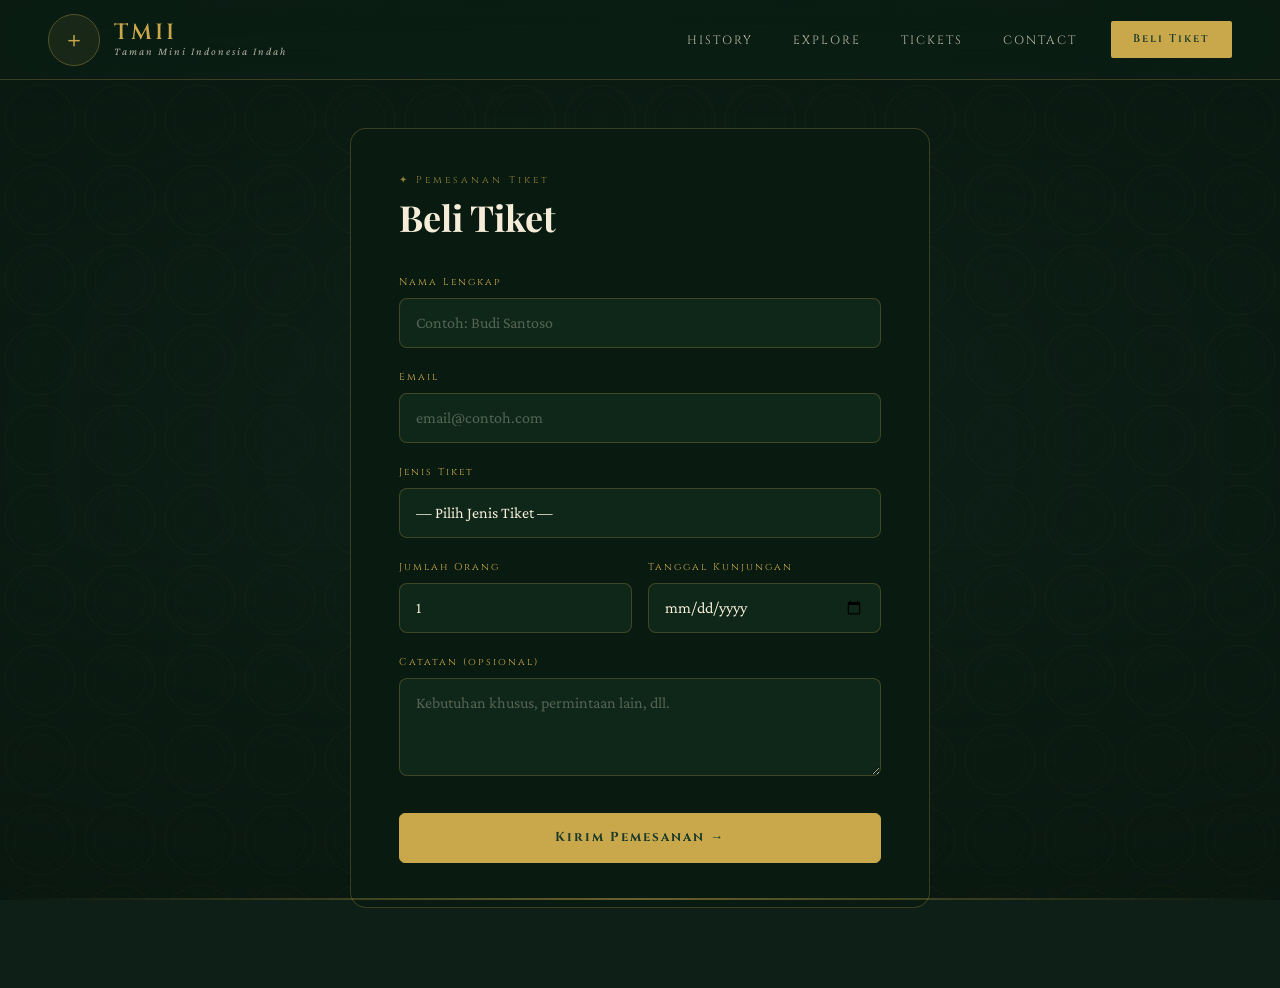
==== tiket.html @ e6d872f8 "Add files via upload" ====
<!DOCTYPE html>
<html lang="id">
<head>
  <meta charset="UTF-8">
  <meta name="viewport" content="width=device-width, initial-scale=1.0">
  <title>Beli Tiket — TMII</title>
  <link rel="preconnect" href="https://fonts.googleapis.com">
  <link rel="preconnect" href="https://fonts.gstatic.com" crossorigin>
  <link href="https://fonts.googleapis.com/css2?family=Playfair+Display:wght@400;700;900&family=Crimson+Pro:ital,wght@0,300;0,400;1,300&family=Cinzel:wght@400;600&display=swap" rel="stylesheet">
  <link href="https://cdn.jsdelivr.net/npm/bootstrap@5.3.3/dist/css/bootstrap.min.css" rel="stylesheet">
  <link rel="stylesheet" href="style.css">
</head>
<body>

<div class="bg-scene">
  <div class="bg-image"></div>
  <div class="bg-overlay"></div>
  <div class="bg-fade"></div>
  <div class="bg-pattern"></div>
</div>

<header>
  <a class="logo-area" href="index.html" style="text-decoration:none;">
    <div class="logo-emblem" id="logoEmblem" title="Klik untuk ganti logo">
      <img id="logoImg" src="" alt="Logo TMII">
      <div id="logoPlaceholder">＋</div>
      <input type="file" id="logoUpload" accept="image/*" style="display:none">
    </div>
    <div class="logo-text">
      <span class="main">TMII</span>
      <span class="sub">Taman Mini Indonesia Indah</span>
    </div>
  </a>

  <nav aria-label="Menu utama">
    <a href="index.html#history" class="nav-btn btn">History</a>
    <a href="index.html#explore" class="nav-btn btn">Explore</a>
    <a href="index.html#tickets" class="nav-btn btn">Tickets</a>
    <a href="index.html#contact" class="nav-btn btn">Contact</a>
    <a href="tiket.html" class="header-cta btn btn-warning">Beli Tiket</a>
  </nav>

  <button class="hamburger" id="hamburger" aria-label="Buka menu">
    <span></span><span></span><span></span>
  </button>
</header>

<nav class="mobile-nav" id="mobileNav">
  <a href="index.html#history" class="nav-btn btn">📜 History</a>
  <a href="index.html#explore" class="nav-btn btn">🗺️ Explore</a>
  <a href="index.html#tickets" class="nav-btn btn">🎟️ Tickets</a>
  <a href="index.html#contact" class="nav-btn btn">📍 Contact</a>
  <a href="tiket.html" class="header-cta btn btn-warning" style="margin:8px 0 0;padding:14px;text-align:center;border-radius:6px;font-size:13px;display:block;">Beli Tiket Online →</a>
</nav>

<!-- ── Form ── -->
<div class="form-hero">
  <div class="form-card">

    <span class="form-card-tag">✦ Pemesanan Tiket</span>
    <h1 class="form-card-title">Beli Tiket</h1>

    <form id="orderForm" novalidate>

      <div class="form-group">
        <label class="form-label-custom" for="f-nama">Nama Lengkap</label>
        <input id="f-nama" type="text" name="nama" class="form-control-custom"
               placeholder="Contoh: Budi Santoso" required>
      </div>

      <div class="form-group">
        <label class="form-label-custom" for="f-email">Email</label>
        <input id="f-email" type="email" name="email" class="form-control-custom"
               placeholder="email@contoh.com" required>
      </div>

      <div class="form-group">
        <label class="form-label-custom" for="f-tiket">Jenis Tiket</label>
        <select id="f-tiket" name="jenis_tiket" class="form-control-custom" required>
          <option value="">— Pilih Jenis Tiket —</option>
          <option value="Reguler — Rp 25.000">Reguler — Rp 25.000</option>
          <option value="Keluarga — Rp 85.000">Keluarga — Rp 85.000</option>
          <option value="Premium — Rp 150.000">Premium — Rp 150.000</option>
        </select>
      </div>

      <div class="form-row">
        <div class="form-group">
          <label class="form-label-custom" for="f-jumlah">Jumlah Orang</label>
          <input id="f-jumlah" type="number" name="jumlah" class="form-control-custom"
                 min="1" max="100" value="1" required>
        </div>
        <div class="form-group">
          <label class="form-label-custom" for="f-tanggal">Tanggal Kunjungan</label>
          <input id="f-tanggal" type="date" name="tanggal" class="form-control-custom" required>
        </div>
      </div>

      <div class="form-group">
        <label class="form-label-custom" for="f-catatan">Catatan (opsional)</label>
        <textarea id="f-catatan" name="catatan" class="form-control-custom" rows="3"
                  placeholder="Kebutuhan khusus, permintaan lain, dll."></textarea>
      </div>

      <button type="submit" class="buy-btn btn btn-warning w-100 mt-2"
              style="padding:14px 0;font-size:13px;letter-spacing:2px;">
        Kirim Pemesanan →
      </button>

      <p id="form-error" style="color:#e07070;font-size:13px;margin-top:10px;display:none;font-style:italic;">
        Mohon lengkapi semua field yang wajib diisi.
      </p>
    </form>

    <!-- Success state -->
    <div class="form-success" id="formSuccess">
      <div class="form-success-icon">✅</div>
      <div class="form-success-title">Pemesanan Terkirim!</div>
      <div class="form-success-msg">
        Aplikasi email kamu akan terbuka dengan detail pemesanan.<br>
        Kirim email tersebut untuk konfirmasi tiket.
      </div>
      <a href="index.html" class="btn btn-outline-warning" style="font-family:'Cinzel',serif;font-size:11px;letter-spacing:2px;">
        ← Kembali ke Beranda
      </a>
    </div>

  </div>
</div>

<div class="bottom-bar" aria-hidden="true"></div>

<script src="https://cdn.jsdelivr.net/npm/bootstrap@5.3.3/dist/js/bootstrap.bundle.min.js"></script>
<script src="script.js"></script>
<script>
  // Set min date to today
  const dateInput = document.getElementById('f-tanggal');
  if (dateInput) {
    const today = new Date().toISOString().split('T')[0];
    dateInput.setAttribute('min', today);
  }

  // Handle form submit
  const orderForm    = document.getElementById('orderForm');
  const formSuccess  = document.getElementById('formSuccess');
  const formError    = document.getElementById('form-error');

  orderForm?.addEventListener('submit', e => {
    e.preventDefault();
    formError.style.display = 'none';

    const d = Object.fromEntries(new FormData(orderForm));

    // Basic validation
    if (!d.nama || !d.email || !d.jenis_tiket || !d.jumlah || !d.tanggal) {
      formError.style.display = 'block';
      return;
    }

    // Format tanggal jadi readable
    const tgl = new Date(d.tanggal).toLocaleDateString('id-ID', {
      weekday: 'long', year: 'numeric', month: 'long', day: 'numeric'
    });

    const subject = `Pemesanan Tiket TMII — ${d.nama}`;
    const body =
      `Halo,\n\nBerikut detail pemesanan tiket TMII:\n\n` +
      `Nama          : ${d.nama}\n` +
      `Email         : ${d.email}\n` +
      `Jenis Tiket   : ${d.jenis_tiket}\n` +
      `Jumlah Orang  : ${d.jumlah} orang\n` +
      `Tanggal       : ${tgl}\n` +
      `Catatan       : ${d.catatan?.trim() || '-'}\n\n` +
      `Mohon konfirmasi pemesanan ini.\n\nTerima kasih!`;

    window.location.href =
      `mailto:info@tamanmini.com` +
      `?subject=${encodeURIComponent(subject)}` +
      `&body=${encodeURIComponent(body)}`;

    // Tampilkan success setelah jeda singkat
    setTimeout(() => {
      orderForm.style.display = 'none';
      formSuccess.style.display = 'block';
    }, 600);
  });
</script>
</body>
</html>
---- style.css ----
:root {
  --gold:        #C9A84C;
  --gold-light:  #E8C96A;
  --deep-green:  #1A3A2A;
  --forest:      #2C5540;
  --cream:       #F5EDD8;
  --warm-white:  #FAF6EE;
  --rust:        #8B3A2A;
  --shadow:      rgba(0,0,0,0.5);
  --header-h:    80px;
  --panel-w:     480px;
  --bs-warning:          #C9A84C;
  --bs-warning-rgb:      201, 168, 76;
  --bs-btn-bg:           #C9A84C;
  --bs-btn-border-color: #C9A84C;
}

/* ── Buttons ── */
.btn-warning {
  background-color: var(--gold);
  border-color: var(--gold);
  color: var(--deep-green);
  font-family: 'Cinzel', serif;
  font-weight: 600;
  letter-spacing: 1.5px;
  font-size: 11px;
  transition: background-color 0.3s, border-color 0.3s, transform 0.3s, box-shadow 0.3s;
}
.btn-warning:hover, .btn-warning:focus {
  background-color: var(--gold-light);
  border-color: var(--gold-light);
  color: var(--deep-green);
  transform: translateY(-1px);
  box-shadow: 0 4px 16px rgba(201,168,76,0.35);
}
.btn-warning.active { background-color: var(--gold-light) !important; border-color: var(--gold-light) !important; color: var(--deep-green) !important; }

.btn-outline-warning {
  color: var(--gold);
  border-color: var(--gold);
  font-family: 'Cinzel', serif;
  font-weight: 500;
  letter-spacing: 1px;
  font-size: 11px;
  transition: background-color 0.25s, color 0.25s, transform 0.25s;
}
.btn-outline-warning:hover, .btn-outline-warning:focus {
  background-color: var(--gold);
  border-color: var(--gold);
  color: var(--deep-green);
}
.btn-outline-warning.active { background-color: var(--gold) !important; border-color: var(--gold) !important; color: var(--deep-green) !important; }

.btn-outline-light {
  font-family: 'Cinzel', serif;
  font-size: 11px;
  letter-spacing: 1px;
  transition: background-color 0.25s, color 0.25s;
}

.btn-secondary {
  font-family: 'Cinzel', serif;
  font-size: 11px;
  letter-spacing: 1px;
  background-color: rgba(255,255,255,0.1);
  border-color: rgba(255,255,255,0.2);
  color: rgba(245,237,216,0.45);
}
.btn-secondary:disabled {
  background-color: rgba(255,255,255,0.07);
  border-color: rgba(255,255,255,0.1);
  color: rgba(245,237,216,0.3);
  cursor: not-allowed;
}

.btn-group .btn, .btn-group-vertical .btn { transition-duration: 0.2s; }
.btn-group-vertical .btn-outline-warning { border-color: rgba(201,168,76,0.5); }
.btn-group-vertical .btn-outline-warning:hover { border-color: var(--gold); }
.btn-group-vertical .btn-outline-warning:disabled { color: rgba(201,168,76,0.3); border-color: rgba(201,168,76,0.2); cursor: not-allowed; }

/* ── Base ── */
*, *::before, *::after { margin: 0; padding: 0; box-sizing: border-box; }
html { scroll-behavior: smooth; }
body {
  font-family: 'Crimson Pro', serif;
  background: #0d1f17;
  overflow-x: hidden;
  cursor: default;
  -webkit-tap-highlight-color: transparent;
}

/* ── Background ── */
.bg-scene { position: fixed; inset: 0; z-index: 0; }

.bg-image {
  position: absolute;
  inset: 0;
  background: url('https://upload.wikimedia.org/wikipedia/commons/thumb/5/59/TMII_Aerial_View.jpg/1280px-TMII_Aerial_View.jpg') center/cover no-repeat;
  filter: blur(2px) brightness(0.75) saturate(1.1);
  transform: scale(1.05);
  will-change: transform;
}

.bg-overlay {
  position: absolute;
  inset: 0;
  background: linear-gradient(180deg, rgba(10,25,16,0.55) 0%, rgba(10,25,16,0.25) 30%, rgba(10,25,16,0.25) 60%, rgba(10,25,16,0.75) 100%);
}

.bg-fade {
  position: absolute;
  inset: 0;
  background: radial-gradient(ellipse at 50% 50%, transparent 40%, rgba(8,20,13,0.45) 100%);
}

.bg-pattern {
  position: absolute;
  inset: 0;
  opacity: 0.04;
  background-image: url("data:image/svg+xml,%3Csvg xmlns='http://www.w3.org/2000/svg' width='80' height='80'%3E%3Ccircle cx='40' cy='40' r='35' fill='none' stroke='%23C9A84C' stroke-width='1'/%3E%3Ccircle cx='40' cy='40' r='25' fill='none' stroke='%23C9A84C' stroke-width='0.5'/%3E%3Cpath d='M5 40h70M40 5v70M15 15l50 50M65 15l-50 50' stroke='%23C9A84C' stroke-width='0.3'/%3E%3C/svg%3E");
}

/* ── Header ── */
header {
  position: fixed;
  top: 0; left: 0; right: 0;
  z-index: 100;
  display: flex;
  align-items: center;
  justify-content: space-between;
  padding: 0 48px;
  height: var(--header-h);
  background: rgba(13,31,23,0.55);
  backdrop-filter: blur(20px) saturate(1.4);
  border-bottom: 1px solid rgba(201,168,76,0.25);
  transition: background 0.3s;
}
header.scrolled { background: rgba(13,31,23,0.85); }

.logo-area { display: flex; align-items: center; gap: 14px; text-decoration: none; cursor: pointer; }
.logo-emblem {
  width: 52px; height: 52px;
  position: relative;
  flex-shrink: 0;
  transition: transform 0.3s;
  cursor: pointer;
  border-radius: 50%;
  border: 1.5px solid rgba(201,168,76,0.4);
  overflow: hidden;
}
.logo-area:hover .logo-emblem { transform: rotate(10deg) scale(1.05); }
#logoImg { width: 100%; height: 100%; object-fit: cover; display: none; }
#logoImg.loaded { display: block; }
#logoPlaceholder {
  width: 100%; height: 100%;
  display: flex;
  align-items: center;
  justify-content: center;
  font-size: 22px;
  color: var(--gold);
  background: rgba(201,168,76,0.08);
  transition: background 0.2s;
}
.logo-emblem:hover #logoPlaceholder { background: rgba(201,168,76,0.18); }
.logo-text { display: flex; flex-direction: column; line-height: 1; }
.logo-text .main { font-family: 'Cinzel', serif; font-size: 22px; font-weight: 600; color: var(--gold); letter-spacing: 3px; }
.logo-text .sub { font-family: 'Crimson Pro', serif; font-size: 11px; color: rgba(245,237,216,0.7); letter-spacing: 2px; margin-top: 2px; font-style: italic; }

nav { display: flex; align-items: center; gap: 4px; }

.nav-btn {
  position: relative;
  background: none;
  border: none;
  cursor: pointer;
  font-family: 'Cinzel', serif;
  font-size: 12px;
  letter-spacing: 2px;
  color: rgba(245,237,216,0.75);
  padding: 8px 18px;
  border-radius: 2px;
  transition: color 0.3s, background 0.3s;
  text-transform: uppercase;
}
.nav-btn:hover, .nav-btn.active { color: var(--gold); background: rgba(201,168,76,0.08); }
.nav-btn::after {
  content: '';
  position: absolute;
  bottom: 2px;
  left: 50%;
  transform: translateX(-50%) scaleX(0);
  width: 60%;
  height: 1px;
  background: var(--gold);
  transition: transform 0.3s;
}
.nav-btn:hover::after, .nav-btn.active::after { transform: translateX(-50%) scaleX(1); }

.header-cta {
  background: var(--gold);
  color: var(--deep-green);
  border: none;
  cursor: pointer;
  font-family: 'Cinzel', serif;
  font-size: 11px;
  letter-spacing: 2px;
  padding: 10px 22px;
  border-radius: 2px;
  font-weight: 600;
  transition: background 0.3s, transform 0.2s, box-shadow 0.3s;
  margin-left: 12px;
}
.header-cta:hover { background: var(--gold-light); transform: translateY(-1px); box-shadow: 0 4px 16px rgba(201,168,76,0.35); }

.hamburger {
  display: none;
  flex-direction: column;
  justify-content: center;
  gap: 5px;
  width: 40px; height: 40px;
  background: none;
  border: 1px solid rgba(201,168,76,0.3);
  border-radius: 6px;
  cursor: pointer;
  padding: 8px;
  transition: border-color 0.3s, background 0.3s;
}
.hamburger:hover { background: rgba(201,168,76,0.08); border-color: var(--gold); }
.hamburger span {
  display: block;
  height: 1.5px;
  background: var(--gold);
  border-radius: 2px;
  width: 100%;
  transition: transform 0.35s, opacity 0.35s, width 0.35s;
}
.hamburger.open span:nth-child(1) { transform: translateY(6.5px) rotate(45deg); }
.hamburger.open span:nth-child(2) { opacity: 0; transform: scaleX(0); }
.hamburger.open span:nth-child(3) { transform: translateY(-6.5px) rotate(-45deg); }

.mobile-nav {
  display: none;
  position: fixed;
  top: var(--header-h);
  left: 0; right: 0;
  z-index: 99;
  background: rgba(10,25,16,0.97);
  backdrop-filter: blur(24px);
  border-bottom: 1px solid rgba(201,168,76,0.2);
  flex-direction: column;
  padding: 16px 24px 24px;
  gap: 8px;
  transform: translateY(-110%);
  transition: transform 0.4s cubic-bezier(0.34,1.2,0.64,1);
}
.mobile-nav.open { transform: translateY(0); }
.mobile-nav .nav-btn { width: 100%; text-align: left; padding: 14px 16px; font-size: 14px; border-radius: 6px; border-bottom: 1px solid rgba(201,168,76,0.08); }
.mobile-nav .header-cta { width: 100%; margin: 8px 0 0; padding: 14px; text-align: center; border-radius: 6px; font-size: 13px; }

/* ── Hero ── */
.hero {
  position: relative;
  z-index: 1;
  min-height: 100vh;
  display: flex;
  flex-direction: column;
  align-items: center;
  justify-content: center;
  text-align: center;
  padding: calc(var(--header-h) + 40px) 40px 80px;
}

.hero-badge {
  display: inline-flex;
  align-items: center;
  gap: 10px;
  background: rgba(201,168,76,0.1);
  border: 1px solid rgba(201,168,76,0.3);
  padding: 10px 26px;
  border-radius: 40px;
  margin-bottom: 28px;
  animation: fadeDown 0.8s ease both;
}
.hero-badge span { font-size: 16px; letter-spacing: 3px; color: var(--gold); font-family: 'Cinzel', serif; text-transform: uppercase; }
.hero-badge::before, .hero-badge::after { content: '✦'; color: var(--gold); font-size: 8px; opacity: 0.7; }

.hero-title {
  font-family: 'Playfair Display', serif;
  font-size: clamp(48px, 10vw, 140px);
  font-weight: 900;
  color: var(--cream);
  line-height: 0.9;
  letter-spacing: -2px;
  margin-bottom: 12px;
  animation: fadeDown 0.9s 0.1s ease both;
  text-shadow: 0 4px 40px rgba(0,0,0,0.5);
}
.hero-title em { font-style: italic; color: var(--gold); display: block; }

.hero-sub {
  font-size: clamp(18px, 2.5vw, 30px);
  color: rgba(245,237,216,0.65);
  font-style: italic;
  letter-spacing: 1px;
  margin-bottom: 36px;
  animation: fadeDown 1s 0.2s ease both;
  max-width: 440px;
}

/* ── Image Strip ── */
.image-strip-wrap { width: 100%; overflow: hidden; margin-bottom: 52px; animation: fadeUp 1s 0.35s ease both; }
.image-strip { display: flex; gap: 14px; width: max-content; transition: transform 0.1s linear; cursor: grab; user-select: none; }
.image-strip.dragging { cursor: grabbing; transition: none; }

.img-card {
  width: clamp(220px, 28vw, 400px);
  height: clamp(130px, 16vw, 200px);
  border-radius: 50px;
  overflow: hidden;
  border: 1.5px solid rgba(201,168,76,0.3);
  box-shadow: 0 8px 30px rgba(0,0,0,0.4);
  position: relative;
  transition: transform 0.4s, box-shadow 0.4s, border-color 0.4s;
  cursor: pointer;
  flex-shrink: 0;
}
.img-card:hover { transform: translateY(-8px) scale(1.05); box-shadow: 0 20px 50px rgba(0,0,0,0.6), 0 0 20px rgba(201,168,76,0.2); border-color: var(--gold); }
.img-card img { width: 100%; height: 100%; object-fit: cover; filter: brightness(0.8) saturate(1.1); transition: filter 0.4s; pointer-events: none; }
.img-card:hover img { filter: brightness(1) saturate(1.3); }
.img-card .img-label {
  position: absolute;
  bottom: 0; left: 0; right: 0;
  background: linear-gradient(transparent, rgba(0,0,0,0.7));
  padding: 16px 10px 10px;
  font-size: clamp(13px, 1.8vw, 20px);
  color: var(--cream);
  letter-spacing: 1.5px;
  font-family: 'Cinzel', serif;
  text-align: center;
}

/* ── Quick Nav Cards ── */
.quick-nav { animation: fadeUp 1s 0.5s ease both; width: 100%; }

.qcard {
  position: relative;
  width: 100%; height: 100%;
  background: rgba(15,35,25,0.45);
  backdrop-filter: blur(24px) saturate(1.5);
  border: 1px solid rgba(201,168,76,0.2);
  border-radius: 14px;
  padding: 28px 20px 22px;
  cursor: pointer;
  transition: transform 0.4s, box-shadow 0.4s, border-color 0.3s, background 0.3s;
  text-align: center;
  overflow: hidden;
}
.qcard::before {
  content: '';
  position: absolute;
  inset: 0;
  background: radial-gradient(ellipse at 50% 0%, rgba(201,168,76,0.1) 0%, transparent 70%);
  opacity: 0;
  transition: opacity 0.3s;
}
.qcard:hover { transform: translateY(-12px) scale(1.03); box-shadow: 0 24px 60px rgba(0,0,0,0.55), 0 0 30px rgba(201,168,76,0.15); border-color: rgba(201,168,76,0.5); background: rgba(26,58,42,0.55); }
.qcard:hover::before { opacity: 1; }

.qcard-icon { font-size: clamp(32px, 4vw, 48px); margin-bottom: 10px; display: block; filter: drop-shadow(0 2px 8px rgba(201,168,76,0.4)); }
.qcard-title { font-family: 'Cinzel', serif; font-size: clamp(12px, 1.3vw, 15px); font-weight: 600; letter-spacing: 2px; color: var(--gold); text-transform: uppercase; margin-bottom: 6px; }
.qcard-desc { font-size: clamp(12px, 1.2vw, 14px); color: rgba(245,237,216,0.55); font-style: italic; line-height: 1.4; }
.qcard-arrow { position: absolute; bottom: 12px; right: 14px; color: var(--gold); opacity: 0; transform: translateX(-4px); transition: opacity 0.3s, transform 0.3s; font-size: 14px; }
.qcard:hover .qcard-arrow { opacity: 1; transform: translateX(0); }

/* ── Panel ── */
.panel-overlay { position: fixed; inset: 0; z-index: 200; background: rgba(0,0,0,0); pointer-events: none; transition: background 0.4s; }
.panel-overlay.open { background: rgba(0,0,0,0.6); pointer-events: all; backdrop-filter: blur(4px); }

.panel {
  position: fixed;
  top: 0;
  right: calc(-1 * var(--panel-w) - 20px);
  width: var(--panel-w);
  height: 100dvh;
  z-index: 201;
  background: rgba(10,28,18,0.95);
  backdrop-filter: blur(30px) saturate(1.5);
  border-left: 1px solid rgba(201,168,76,0.25);
  transition: right 0.5s cubic-bezier(0.34,1.2,0.64,1);
  display: flex;
  flex-direction: column;
  overflow: hidden;
}
.panel.open { right: 0; }

.panel-header {
  padding: 28px 32px 24px;
  border-bottom: 1px solid rgba(201,168,76,0.15);
  display: flex;
  align-items: flex-start;
  justify-content: space-between;
  background: rgba(26,58,42,0.3);
  flex-shrink: 0;
}
.panel-header-left { display: flex; flex-direction: column; gap: 4px; }
.panel-tag { font-family: 'Cinzel', serif; font-size: 10px; letter-spacing: 3px; color: var(--gold); opacity: 0.7; }
.panel-title { font-family: 'Playfair Display', serif; font-size: 32px; font-weight: 700; color: var(--cream); }
.panel-close {
  background: rgba(201,168,76,0.1);
  border: 1px solid rgba(201,168,76,0.3);
  color: var(--gold);
  width: 36px; height: 36px;
  border-radius: 50%;
  cursor: pointer;
  font-size: 18px;
  display: flex;
  align-items: center;
  justify-content: center;
  transition: background 0.2s, transform 0.3s;
  flex-shrink: 0;
}
.panel-close:hover { background: rgba(201,168,76,0.2); transform: rotate(90deg); }

.panel-body {
  flex: 1;
  overflow-y: auto;
  padding: 28px 32px;
  scrollbar-width: thin;
  scrollbar-color: rgba(201,168,76,0.3) transparent;
}
.panel-body::-webkit-scrollbar { width: 4px; }
.panel-body::-webkit-scrollbar-thumb { background: rgba(201,168,76,0.3); border-radius: 2px; }

/* ── Timeline ── */
.timeline { display: flex; flex-direction: column; }

.timeline-item {
  display: flex;
  gap: 20px;
  position: relative;
  padding-bottom: 28px;
  opacity: 0;
  transform: translateY(16px);
  transition: opacity 0.5s ease, transform 0.5s ease;
}
.timeline-item.visible { opacity: 1; transform: none; }
.timeline-item:nth-child(1) { transition-delay: 0.05s; }
.timeline-item:nth-child(2) { transition-delay: 0.15s; }
.timeline-item:nth-child(3) { transition-delay: 0.25s; }
.timeline-item:nth-child(4) { transition-delay: 0.35s; }
.timeline-item:nth-child(5) { transition-delay: 0.45s; }

.timeline-left { display: flex; flex-direction: column; align-items: center; width: 60px; flex-shrink: 0; }
.t-year { font-family: 'Cinzel', serif; font-size: 13px; font-weight: 600; color: var(--gold); margin-bottom: 8px; white-space: nowrap; }
.t-dot {
  width: 12px; height: 12px;
  border-radius: 50%;
  background: var(--gold);
  border: 2px solid rgba(201,168,76,0.4);
  box-shadow: 0 0 10px rgba(201,168,76,0.5);
  flex-shrink: 0;
  transition: box-shadow 0.3s;
}
.timeline-item:hover .t-dot { box-shadow: 0 0 20px rgba(201,168,76,0.9); }
.t-line { flex: 1; width: 1px; background: linear-gradient(rgba(201,168,76,0.4), transparent); margin-top: 4px; }
.timeline-item:last-child .t-line { display: none; }
.timeline-content { flex: 1; padding-top: 2px; }
.t-title { font-family: 'Playfair Display', serif; font-size: 16px; color: var(--cream); margin-bottom: 6px; }
.t-desc { font-size: 14px; color: rgba(245,237,216,0.55); font-style: italic; line-height: 1.6; }

/* ── Explore Grid ── */
.explore-grid { display: grid; grid-template-columns: 1fr 1fr; gap: 14px; }

.explore-card {
  border-radius: 10px;
  overflow: hidden;
  border: 1px solid rgba(201,168,76,0.15);
  cursor: pointer;
  position: relative;
  height: 130px;
  opacity: 0;
  transform: translateY(16px);
  transition: opacity 0.4s ease, transform 0.4s ease, border-color 0.3s, box-shadow 0.3s;
}
.explore-card.visible { opacity: 1; transform: none; }
.explore-card:nth-child(1) { transition-delay: 0.05s; }
.explore-card:nth-child(2) { transition-delay: 0.10s; }
.explore-card:nth-child(3) { transition-delay: 0.15s; }
.explore-card:nth-child(4) { transition-delay: 0.20s; }
.explore-card:nth-child(5) { transition-delay: 0.25s; grid-column: span 2; height: 100px; }
.explore-card:hover { border-color: rgba(201,168,76,0.4); box-shadow: 0 12px 30px rgba(0,0,0,0.4), 0 0 20px rgba(201,168,76,0.1); transform: translateY(-4px) !important; }
.explore-card img { width: 100%; height: 100%; object-fit: cover; filter: brightness(0.6) saturate(1.2); transition: filter 0.4s, transform 0.4s; }
.explore-card:hover img { filter: brightness(0.8) saturate(1.4); transform: scale(1.05); }
.explore-card .card-info { position: absolute; bottom: 0; left: 0; right: 0; padding: 20px 12px 10px; background: linear-gradient(transparent, rgba(0,0,0,0.75)); }
.explore-card .card-name { font-family: 'Cinzel', serif; font-size: 11px; letter-spacing: 1.5px; color: var(--cream); font-weight: 600; }

/* ── Tickets ── */
.ticket-list { display: flex; flex-direction: column; gap: 14px; }

.ticket-card {
  background: rgba(26,58,42,0.3);
  border: 1px solid rgba(201,168,76,0.2);
  border-radius: 10px;
  padding: 20px;
  cursor: pointer;
  position: relative;
  overflow: hidden;
  opacity: 0;
  transform: translateX(20px);
  transition: opacity 0.4s ease, transform 0.4s ease, background 0.3s, border-color 0.3s;
}
.ticket-card.visible { opacity: 1; transform: none; }
.ticket-card:nth-child(1) { transition-delay: 0.07s; }
.ticket-card:nth-child(2) { transition-delay: 0.17s; }
.ticket-card:nth-child(3) { transition-delay: 0.27s; }
.ticket-card::before { content: ''; position: absolute; left: 0; top: 0; bottom: 0; width: 3px; background: var(--gold); opacity: 0; transition: opacity 0.3s; }
.ticket-card:hover { background: rgba(26,58,42,0.5); border-color: rgba(201,168,76,0.4); transform: translateX(4px) !important; }
.ticket-card:hover::before { opacity: 1; }

.ticket-top { display: flex; justify-content: space-between; align-items: flex-start; margin-bottom: 10px; }
.ticket-name { font-family: 'Playfair Display', serif; font-size: 18px; color: var(--cream); }
.ticket-price { font-family: 'Cinzel', serif; font-size: 16px; color: var(--gold); font-weight: 600; }
.ticket-desc { font-size: 13px; color: rgba(245,237,216,0.5); font-style: italic; margin-bottom: 14px; line-height: 1.5; }
.ticket-perks { display: flex; gap: 8px; flex-wrap: wrap; }
.perk {
  font-size: 10px;
  letter-spacing: 1px;
  color: var(--gold);
  background: rgba(201,168,76,0.1);
  border: 1px solid rgba(201,168,76,0.2);
  padding: 3px 10px;
  border-radius: 20px;
  font-family: 'Cinzel', serif;
}
.buy-btn { font-family: 'Cinzel', serif; font-size: 12px; letter-spacing: 2px; font-weight: 700; transition: background-color 0.3s, border-color 0.3s, transform 0.2s, box-shadow 0.3s; }
.buy-btn:hover { transform: translateY(-2px); box-shadow: 0 6px 24px rgba(201,168,76,0.4); }

/* ── Contact ── */
.contact-list { display: flex; flex-direction: column; gap: 16px; margin-bottom: 28px; }

.contact-item {
  display: flex;
  align-items: center;
  gap: 16px;
  padding: 16px 18px;
  background: rgba(26,58,42,0.3);
  border: 1px solid rgba(201,168,76,0.15);
  border-radius: 8px;
  cursor: pointer;
  text-decoration: none;
  opacity: 0;
  transform: translateY(12px);
  transition: opacity 0.4s ease, transform 0.4s ease, background 0.3s, border-color 0.3s;
}
.contact-item.visible { opacity: 1; transform: none; }
.contact-item:nth-child(1) { transition-delay: 0.05s; }
.contact-item:nth-child(2) { transition-delay: 0.15s; }
.contact-item:nth-child(3) { transition-delay: 0.25s; }
.contact-item:nth-child(4) { transition-delay: 0.35s; }
.contact-item:hover { background: rgba(26,58,42,0.5); border-color: rgba(201,168,76,0.4); }

.contact-icon {
  width: 44px; height: 44px;
  background: rgba(201,168,76,0.1);
  border: 1px solid rgba(201,168,76,0.25);
  border-radius: 8px;
  display: flex;
  align-items: center;
  justify-content: center;
  font-size: 20px;
  flex-shrink: 0;
  transition: background 0.3s, transform 0.3s;
}
.contact-item:hover .contact-icon { background: rgba(201,168,76,0.2); transform: scale(1.08); }
.contact-info { flex: 1; }
.contact-label { font-family: 'Cinzel', serif; font-size: 10px; letter-spacing: 2px; color: var(--gold); margin-bottom: 2px; }
.contact-value { font-size: 14px; color: var(--cream); }

/* ── Map & Bottom ── */
.map-placeholder {
  border-radius: 10px;
  overflow: hidden;
  border: 1px solid rgba(201,168,76,0.2);
  position: relative;
  height: 160px;
  background: rgba(26,58,42,0.4);
  display: flex;
  align-items: center;
  justify-content: center;
  cursor: pointer;
  transition: border-color 0.3s;
}
.map-placeholder:hover { border-color: rgba(201,168,76,0.5); }
.map-placeholder img { width: 100%; height: 100%; object-fit: cover; filter: brightness(0.6) saturate(1.2) hue-rotate(10deg); opacity: 0.7; transition: opacity 0.3s, filter 0.3s; }
.map-placeholder:hover img { opacity: 0.9; filter: brightness(0.7) saturate(1.4) hue-rotate(10deg); }
.map-pin { position: absolute; font-size: 30px; filter: drop-shadow(0 4px 8px rgba(0,0,0,0.5)); animation: bounce 2s infinite; pointer-events: none; }

.bottom-bar { position: fixed; bottom: 0; left: 0; right: 0; z-index: 50; height: 2px; background: linear-gradient(90deg, transparent, var(--gold), transparent); opacity: 0.5; }

.scroll-hint { position: absolute; bottom: 36px; left: 50%; transform: translateX(-50%); display: flex; flex-direction: column; align-items: center; gap: 8px; animation: fadeUp 1s 0.8s ease both; opacity: 0.6; pointer-events: none; }
.scroll-hint span { font-size: 10px; letter-spacing: 3px; color: var(--gold); font-family: 'Cinzel', serif; }
.scroll-line { width: 1px; height: 36px; background: linear-gradient(var(--gold), transparent); animation: scrollPulse 2s infinite; }

/* ── Keyframes ── */
@keyframes fadeDown { from { opacity: 0; transform: translateY(-20px); } to { opacity: 1; transform: translateY(0); } }
@keyframes fadeUp   { from { opacity: 0; transform: translateY(20px);  } to { opacity: 1; transform: translateY(0); } }
@keyframes bounce   { 0%, 100% { transform: translateY(0); } 50% { transform: translateY(-6px); } }
@keyframes scrollPulse { 0%, 100% { opacity: 0.4; } 50% { opacity: 1; } }

/* ── Responsive ── */
@media (max-width: 1024px) {
  :root { --panel-w: 420px; }
  header { padding: 0 32px; }
  .nav-btn { padding: 8px 14px; font-size: 11px; }
  .header-cta { padding: 10px 16px; }
}

@media (max-width: 768px) {
  :root { --header-h: 64px; --panel-w: 100vw; }
  header { padding: 0 20px; }
  nav { display: none; }
  .hamburger { display: flex; }
  .mobile-nav { display: flex; }
  .hero { padding: calc(var(--header-h) + 24px) 20px 80px; }
  .hero-badge { padding: 8px 18px; }
  .hero-badge span { font-size: 12px; letter-spacing: 2px; }
  .hero-title { letter-spacing: -1px; margin-bottom: 16px; }
  .hero-sub { margin-bottom: 32px; }
  .image-strip-wrap {
    width: calc(100% + 40px);
    margin: 0 -20px 32px;
    overflow-x: auto;
    overflow-y: hidden;
    scrollbar-width: none;
    -webkit-overflow-scrolling: touch;
    padding: 0 20px 12px;
  }
  .image-strip-wrap::-webkit-scrollbar { display: none; }
  .image-strip { cursor: default; padding-right: 20px; }
  .img-card { width: 220px; height: 130px; border-radius: 24px; }
  .img-card:hover { transform: none; }
  .quick-nav { gap: 12px; }
  .qcard { width: calc(50% - 6px); padding: 20px 16px 18px; }
  .panel { right: -100vw; border-left: none; border-top: 1px solid rgba(201,168,76,0.25); }
  .panel-header { padding: 20px 24px 16px; }
  .panel-body { padding: 20px 24px; }
  .panel-title { font-size: 26px; }
  .explore-grid { gap: 10px; }
  .explore-card { height: 110px; }
  .explore-card:nth-child(5) { height: 80px; }
  .logo-text .sub { display: none; }
  .logo-emblem { width: 42px; height: 42px; }
  .logo-text .main { font-size: 18px; }
}

@media (max-width: 480px) {
  .hero-badge { padding: 8px 14px; gap: 6px; }
  .hero-badge span { font-size: 10px; letter-spacing: 1.5px; }
  .hero-badge::before, .hero-badge::after { display: none; }
  .qcard { width: calc(50% - 6px); padding: 16px 12px; }
  .qcard-desc { display: none; }
  .ticket-price { font-size: 14px; }
  .explore-grid { grid-template-columns: 1fr; }
  .explore-card:nth-child(5) { grid-column: span 1; }
}

@media (min-width: 1920px) {
  :root { --header-h: 96px; --panel-w: 600px; }
  header { padding: 0 80px; }
  .logo-emblem { width: 64px; height: 64px; }
  .logo-text .main { font-size: 26px; }
  .logo-text .sub { font-size: 13px; }
  .nav-btn { font-size: 14px; padding: 10px 24px; }
  .header-cta { font-size: 13px; padding: 12px 28px; }
  .hero-sub { font-size: 34px; max-width: 560px; }
  .img-card { width: 480px; height: 240px; }
  .qcard { width: 260px; padding: 36px 28px 28px; }
  .qcard-icon { font-size: 56px; }
  .panel-title { font-size: 40px; }
  .panel-header { padding: 36px 40px 28px; }
  .panel-body { padding: 32px 40px; }
  .explore-card { height: 180px; }
  .explore-card:nth-child(5) { height: 140px; }
  .ticket-name { font-size: 22px; }
  .ticket-price { font-size: 20px; }
  .t-title { font-size: 20px; }
  .t-desc { font-size: 16px; }
  .contact-value { font-size: 16px; }
  .map-placeholder { height: 200px; }
}

@media (prefers-reduced-motion: reduce) {
  *, *::before, *::after { animation-duration: 0.01ms !important; transition-duration: 0.01ms !important; }
}

/* ══════════════════════════════════════
   PAGE SECTIONS (scroll content)
══════════════════════════════════════ */
.page-section {
  position: relative;
  z-index: 1;
  padding: 100px 0;
  background: rgba(8, 20, 13, 0.72);
  backdrop-filter: blur(8px);
  border-top: 1px solid rgba(201,168,76,0.12);
}
.page-section--alt { background: rgba(12, 26, 17, 0.82); }

.section-container {
  max-width: 900px;
  margin: 0 auto;
  padding: 0 40px;
}

.section-head {
  text-align: center;
  margin-bottom: 52px;
}
.section-tag {
  display: block;
  font-family: 'Cinzel', serif;
  font-size: 10px;
  letter-spacing: 3px;
  color: var(--gold);
  opacity: 0.7;
  margin-bottom: 10px;
}
.section-title {
  font-family: 'Playfair Display', serif;
  font-size: clamp(32px, 5vw, 52px);
  font-weight: 700;
  color: var(--cream);
}

/* Tickets in section — 3 columns */
.page-section .ticket-list {
  display: grid;
  grid-template-columns: repeat(3, 1fr);
  gap: 20px;
  flex-direction: unset;
}
.page-section .ticket-card { transform: translateY(16px); }
.page-section .ticket-card.visible { transform: none; }
.page-section .ticket-card:hover { transform: translateY(-4px) !important; }
.page-section .ticket-card:nth-child(1) { transition-delay: 0.07s; }
.page-section .ticket-card:nth-child(2) { transition-delay: 0.17s; }
.page-section .ticket-card:nth-child(3) { transition-delay: 0.27s; }

/* Explore in section — 3 columns */
.page-section .explore-grid { grid-template-columns: repeat(3, 1fr); }
.page-section .explore-card { height: 200px; }
.page-section .explore-card:nth-child(5) { grid-column: span 1; height: 200px; }

/* Timeline max-width */
.page-section .timeline { max-width: 680px; margin: 0 auto; }

@media (max-width: 768px) {
  .page-section { padding: 64px 0; }
  .section-container { padding: 0 20px; }
  .page-section .ticket-list { grid-template-columns: 1fr; }
  .page-section .explore-grid { grid-template-columns: 1fr 1fr; }
  .page-section .explore-card { height: 140px; }
  .page-section .explore-card:nth-child(5) { grid-column: span 2; height: 100px; }
}
@media (max-width: 480px) {
  .page-section .explore-grid { grid-template-columns: 1fr; }
  .page-section .explore-card:nth-child(5) { grid-column: span 1; }
}

/* ══════════════════════════════════════
   TICKET ORDER FORM PAGE (tiket.html)
══════════════════════════════════════ */
.form-hero {
  position: relative;
  z-index: 1;
  min-height: 100vh;
  display: flex;
  align-items: center;
  justify-content: center;
  padding: calc(var(--header-h) + 48px) 24px 80px;
}

.form-card {
  width: 100%;
  max-width: 580px;
  background: rgba(10, 28, 18, 0.92);
  backdrop-filter: blur(30px) saturate(1.5);
  border: 1px solid rgba(201,168,76,0.25);
  border-radius: 16px;
  padding: 44px 48px;
}
.form-card-tag {
  display: block;
  font-family: 'Cinzel', serif;
  font-size: 10px;
  letter-spacing: 3px;
  color: var(--gold);
  opacity: 0.7;
  margin-bottom: 8px;
}
.form-card-title {
  font-family: 'Playfair Display', serif;
  font-size: 36px;
  font-weight: 700;
  color: var(--cream);
  margin-bottom: 36px;
}

.form-group { margin-bottom: 22px; }
.form-label-custom {
  display: block;
  font-family: 'Cinzel', serif;
  font-size: 10px;
  letter-spacing: 2px;
  color: var(--gold);
  margin-bottom: 8px;
}
.form-control-custom {
  width: 100%;
  background: rgba(26,58,42,0.4);
  border: 1px solid rgba(201,168,76,0.25);
  border-radius: 8px;
  padding: 12px 16px;
  color: var(--cream);
  font-family: 'Crimson Pro', serif;
  font-size: 16px;
  transition: border-color 0.2s, background 0.2s;
  outline: none;
  appearance: none;
  -webkit-appearance: none;
}
.form-control-custom:focus { border-color: var(--gold); background: rgba(26,58,42,0.6); }
.form-control-custom::placeholder { color: rgba(245,237,216,0.3); }
.form-control-custom option { background: #1a3a2a; color: var(--cream); }

.form-row { display: grid; grid-template-columns: 1fr 1fr; gap: 16px; }

.form-success {
  text-align: center;
  padding: 24px 0;
  display: none;
}
.form-success-icon { font-size: 52px; margin-bottom: 16px; }
.form-success-title { font-family: 'Playfair Display', serif; font-size: 26px; color: var(--cream); margin-bottom: 10px; }
.form-success-msg { font-size: 15px; color: rgba(245,237,216,0.6); font-style: italic; line-height: 1.6; margin-bottom: 28px; }

@media (max-width: 600px) {
  .form-card { padding: 32px 24px; }
  .form-row { grid-template-columns: 1fr; gap: 0; }
}
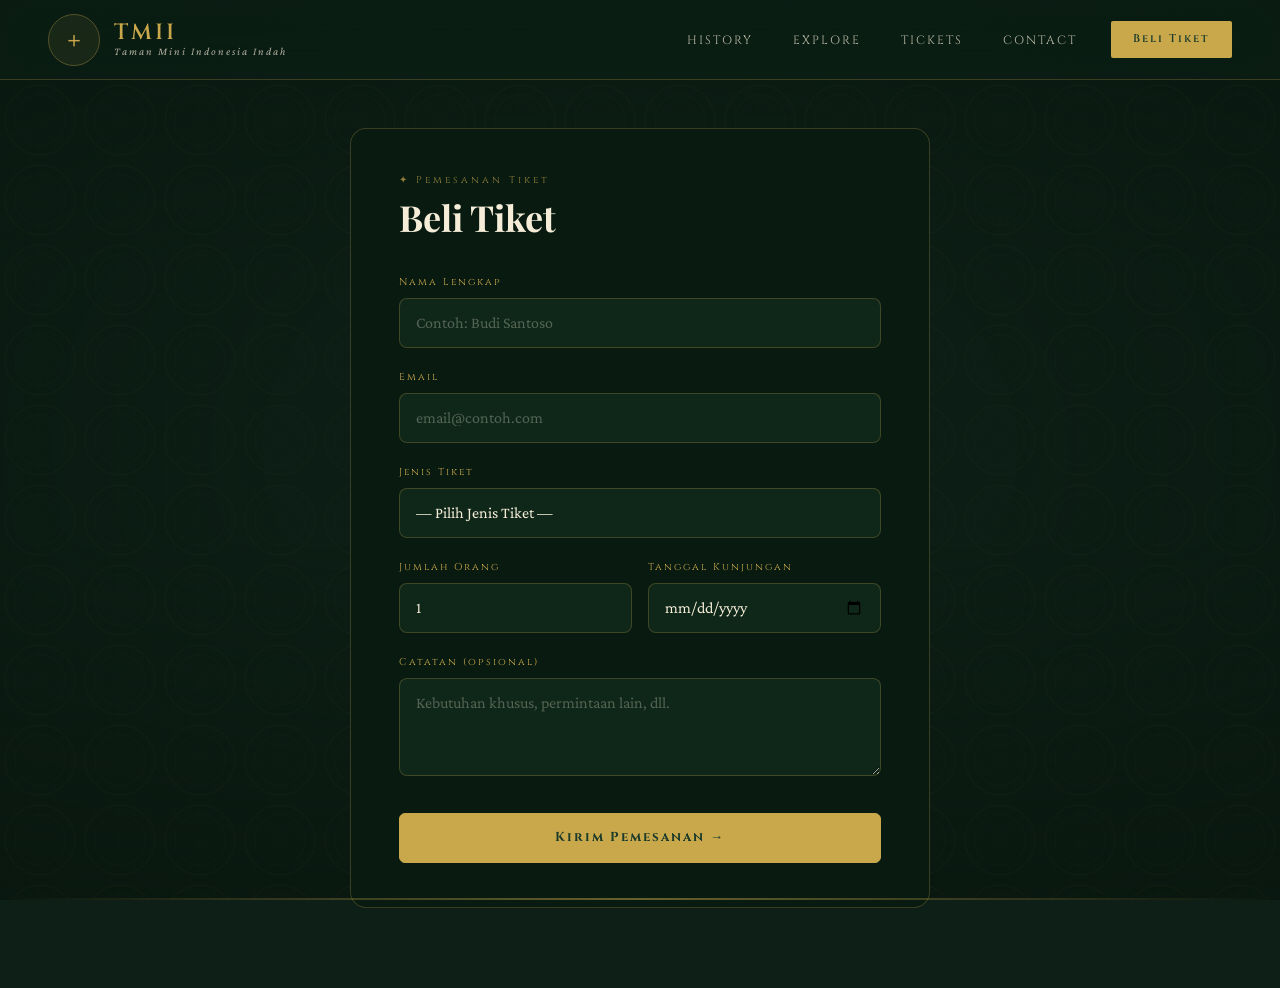
==== commit f2f14a3e: "Update tiket.html" ====
--- a/tiket.html
+++ b/tiket.html
@@ -53,7 +53,7 @@
   <a href="tiket.html" class="header-cta btn btn-warning" style="margin:8px 0 0;padding:14px;text-align:center;border-radius:6px;font-size:13px;display:block;">Beli Tiket Online →</a>
 </nav>
 
-<!-- ── Form ── -->
+
 <div class="form-hero">
   <div class="form-card">
 
@@ -112,7 +112,7 @@
       </p>
     </form>
 
-    <!-- Success state -->
+ 
     <div class="form-success" id="formSuccess">
       <div class="form-success-icon">✅</div>
       <div class="form-success-title">Pemesanan Terkirim!</div>
@@ -133,14 +133,14 @@
 <script src="https://cdn.jsdelivr.net/npm/bootstrap@5.3.3/dist/js/bootstrap.bundle.min.js"></script>
 <script src="script.js"></script>
 <script>
-  // Set min date to today
+
   const dateInput = document.getElementById('f-tanggal');
   if (dateInput) {
     const today = new Date().toISOString().split('T')[0];
     dateInput.setAttribute('min', today);
   }
 
-  // Handle form submit
+
   const orderForm    = document.getElementById('orderForm');
   const formSuccess  = document.getElementById('formSuccess');
   const formError    = document.getElementById('form-error');
@@ -151,13 +151,13 @@
 
     const d = Object.fromEntries(new FormData(orderForm));
 
-    // Basic validation
+ 
     if (!d.nama || !d.email || !d.jenis_tiket || !d.jumlah || !d.tanggal) {
       formError.style.display = 'block';
       return;
     }
 
-    // Format tanggal jadi readable
+
     const tgl = new Date(d.tanggal).toLocaleDateString('id-ID', {
       weekday: 'long', year: 'numeric', month: 'long', day: 'numeric'
     });
@@ -178,7 +178,7 @@
       `?subject=${encodeURIComponent(subject)}` +
       `&body=${encodeURIComponent(body)}`;
 
-    // Tampilkan success setelah jeda singkat
+   
     setTimeout(() => {
       orderForm.style.display = 'none';
       formSuccess.style.display = 'block';
--- a/style.css
+++ b/style.css
@@ -15,7 +15,7 @@
   --bs-btn-border-color: #C9A84C;
 }
 
-/* ── Buttons ── */
+
 .btn-warning {
   background-color: var(--gold);
   border-color: var(--gold);
@@ -78,7 +78,7 @@
 .btn-group-vertical .btn-outline-warning:hover { border-color: var(--gold); }
 .btn-group-vertical .btn-outline-warning:disabled { color: rgba(201,168,76,0.3); border-color: rgba(201,168,76,0.2); cursor: not-allowed; }
 
-/* ── Base ── */
+
 *, *::before, *::after { margin: 0; padding: 0; box-sizing: border-box; }
 html { scroll-behavior: smooth; }
 body {
@@ -120,7 +120,7 @@
   background-image: url("data:image/svg+xml,%3Csvg xmlns='http://www.w3.org/2000/svg' width='80' height='80'%3E%3Ccircle cx='40' cy='40' r='35' fill='none' stroke='%23C9A84C' stroke-width='1'/%3E%3Ccircle cx='40' cy='40' r='25' fill='none' stroke='%23C9A84C' stroke-width='0.5'/%3E%3Cpath d='M5 40h70M40 5v70M15 15l50 50M65 15l-50 50' stroke='%23C9A84C' stroke-width='0.3'/%3E%3C/svg%3E");
 }
 
-/* ── Header ── */
+
 header {
   position: fixed;
   top: 0; left: 0; right: 0;
@@ -257,7 +257,7 @@
 .mobile-nav .nav-btn { width: 100%; text-align: left; padding: 14px 16px; font-size: 14px; border-radius: 6px; border-bottom: 1px solid rgba(201,168,76,0.08); }
 .mobile-nav .header-cta { width: 100%; margin: 8px 0 0; padding: 14px; text-align: center; border-radius: 6px; font-size: 13px; }
 
-/* ── Hero ── */
+
 .hero {
   position: relative;
   z-index: 1;
@@ -372,7 +372,7 @@
 .qcard-arrow { position: absolute; bottom: 12px; right: 14px; color: var(--gold); opacity: 0; transform: translateX(-4px); transition: opacity 0.3s, transform 0.3s; font-size: 14px; }
 .qcard:hover .qcard-arrow { opacity: 1; transform: translateX(0); }
 
-/* ── Panel ── */
+
 .panel-overlay { position: fixed; inset: 0; z-index: 200; background: rgba(0,0,0,0); pointer-events: none; transition: background 0.4s; }
 .panel-overlay.open { background: rgba(0,0,0,0.6); pointer-events: all; backdrop-filter: blur(4px); }
 
@@ -431,7 +431,7 @@
 .panel-body::-webkit-scrollbar { width: 4px; }
 .panel-body::-webkit-scrollbar-thumb { background: rgba(201,168,76,0.3); border-radius: 2px; }
 
-/* ── Timeline ── */
+
 .timeline { display: flex; flex-direction: column; }
 
 .timeline-item {
@@ -468,7 +468,7 @@
 .t-title { font-family: 'Playfair Display', serif; font-size: 16px; color: var(--cream); margin-bottom: 6px; }
 .t-desc { font-size: 14px; color: rgba(245,237,216,0.55); font-style: italic; line-height: 1.6; }
 
-/* ── Explore Grid ── */
+
 .explore-grid { display: grid; grid-template-columns: 1fr 1fr; gap: 14px; }
 
 .explore-card {
@@ -494,7 +494,7 @@
 .explore-card .card-info { position: absolute; bottom: 0; left: 0; right: 0; padding: 20px 12px 10px; background: linear-gradient(transparent, rgba(0,0,0,0.75)); }
 .explore-card .card-name { font-family: 'Cinzel', serif; font-size: 11px; letter-spacing: 1.5px; color: var(--cream); font-weight: 600; }
 
-/* ── Tickets ── */
+
 .ticket-list { display: flex; flex-direction: column; gap: 14px; }
 
 .ticket-card {
@@ -535,7 +535,7 @@
 .buy-btn { font-family: 'Cinzel', serif; font-size: 12px; letter-spacing: 2px; font-weight: 700; transition: background-color 0.3s, border-color 0.3s, transform 0.2s, box-shadow 0.3s; }
 .buy-btn:hover { transform: translateY(-2px); box-shadow: 0 6px 24px rgba(201,168,76,0.4); }
 
-/* ── Contact ── */
+
 .contact-list { display: flex; flex-direction: column; gap: 16px; margin-bottom: 28px; }
 
 .contact-item {
@@ -576,7 +576,7 @@
 .contact-label { font-family: 'Cinzel', serif; font-size: 10px; letter-spacing: 2px; color: var(--gold); margin-bottom: 2px; }
 .contact-value { font-size: 14px; color: var(--cream); }
 
-/* ── Map & Bottom ── */
+
 .map-placeholder {
   border-radius: 10px;
   overflow: hidden;
@@ -601,13 +601,11 @@
 .scroll-hint span { font-size: 10px; letter-spacing: 3px; color: var(--gold); font-family: 'Cinzel', serif; }
 .scroll-line { width: 1px; height: 36px; background: linear-gradient(var(--gold), transparent); animation: scrollPulse 2s infinite; }
 
-/* ── Keyframes ── */
 @keyframes fadeDown { from { opacity: 0; transform: translateY(-20px); } to { opacity: 1; transform: translateY(0); } }
 @keyframes fadeUp   { from { opacity: 0; transform: translateY(20px);  } to { opacity: 1; transform: translateY(0); } }
 @keyframes bounce   { 0%, 100% { transform: translateY(0); } 50% { transform: translateY(-6px); } }
 @keyframes scrollPulse { 0%, 100% { opacity: 0.4; } 50% { opacity: 1; } }
 
-/* ── Responsive ── */
 @media (max-width: 1024px) {
   :root { --panel-w: 420px; }
   header { padding: 0 32px; }
@@ -693,9 +691,6 @@
   *, *::before, *::after { animation-duration: 0.01ms !important; transition-duration: 0.01ms !important; }
 }
 
-/* ══════════════════════════════════════
-   PAGE SECTIONS (scroll content)
-══════════════════════════════════════ */
 .page-section {
   position: relative;
   z-index: 1;
@@ -732,7 +727,7 @@
   color: var(--cream);
 }
 
-/* Tickets in section — 3 columns */
+
 .page-section .ticket-list {
   display: grid;
   grid-template-columns: repeat(3, 1fr);
@@ -746,12 +741,12 @@
 .page-section .ticket-card:nth-child(2) { transition-delay: 0.17s; }
 .page-section .ticket-card:nth-child(3) { transition-delay: 0.27s; }
 
-/* Explore in section — 3 columns */
+
 .page-section .explore-grid { grid-template-columns: repeat(3, 1fr); }
 .page-section .explore-card { height: 200px; }
 .page-section .explore-card:nth-child(5) { grid-column: span 1; height: 200px; }
 
-/* Timeline max-width */
+
 .page-section .timeline { max-width: 680px; margin: 0 auto; }
 
 @media (max-width: 768px) {
@@ -767,9 +762,7 @@
   .page-section .explore-card:nth-child(5) { grid-column: span 1; }
 }
 
-/* ══════════════════════════════════════
-   TICKET ORDER FORM PAGE (tiket.html)
-══════════════════════════════════════ */
+
 .form-hero {
   position: relative;
   z-index: 1;
